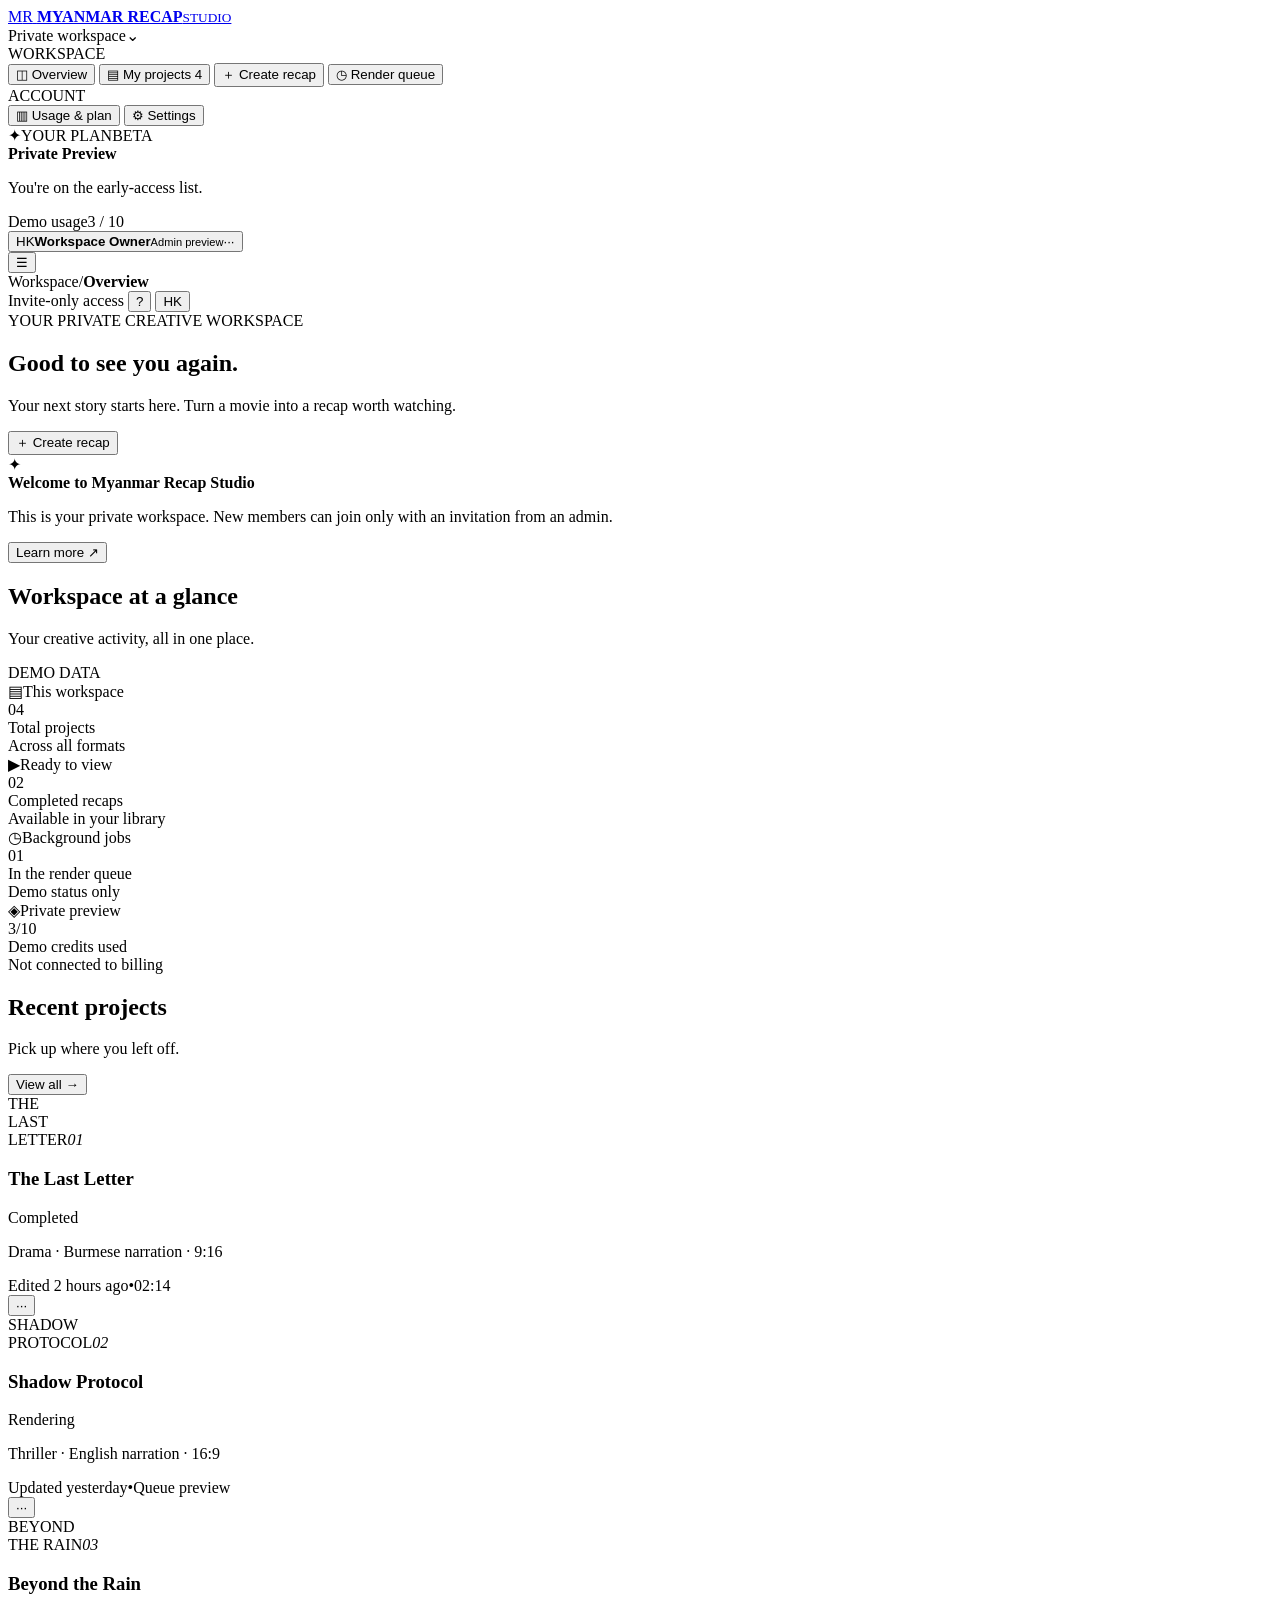
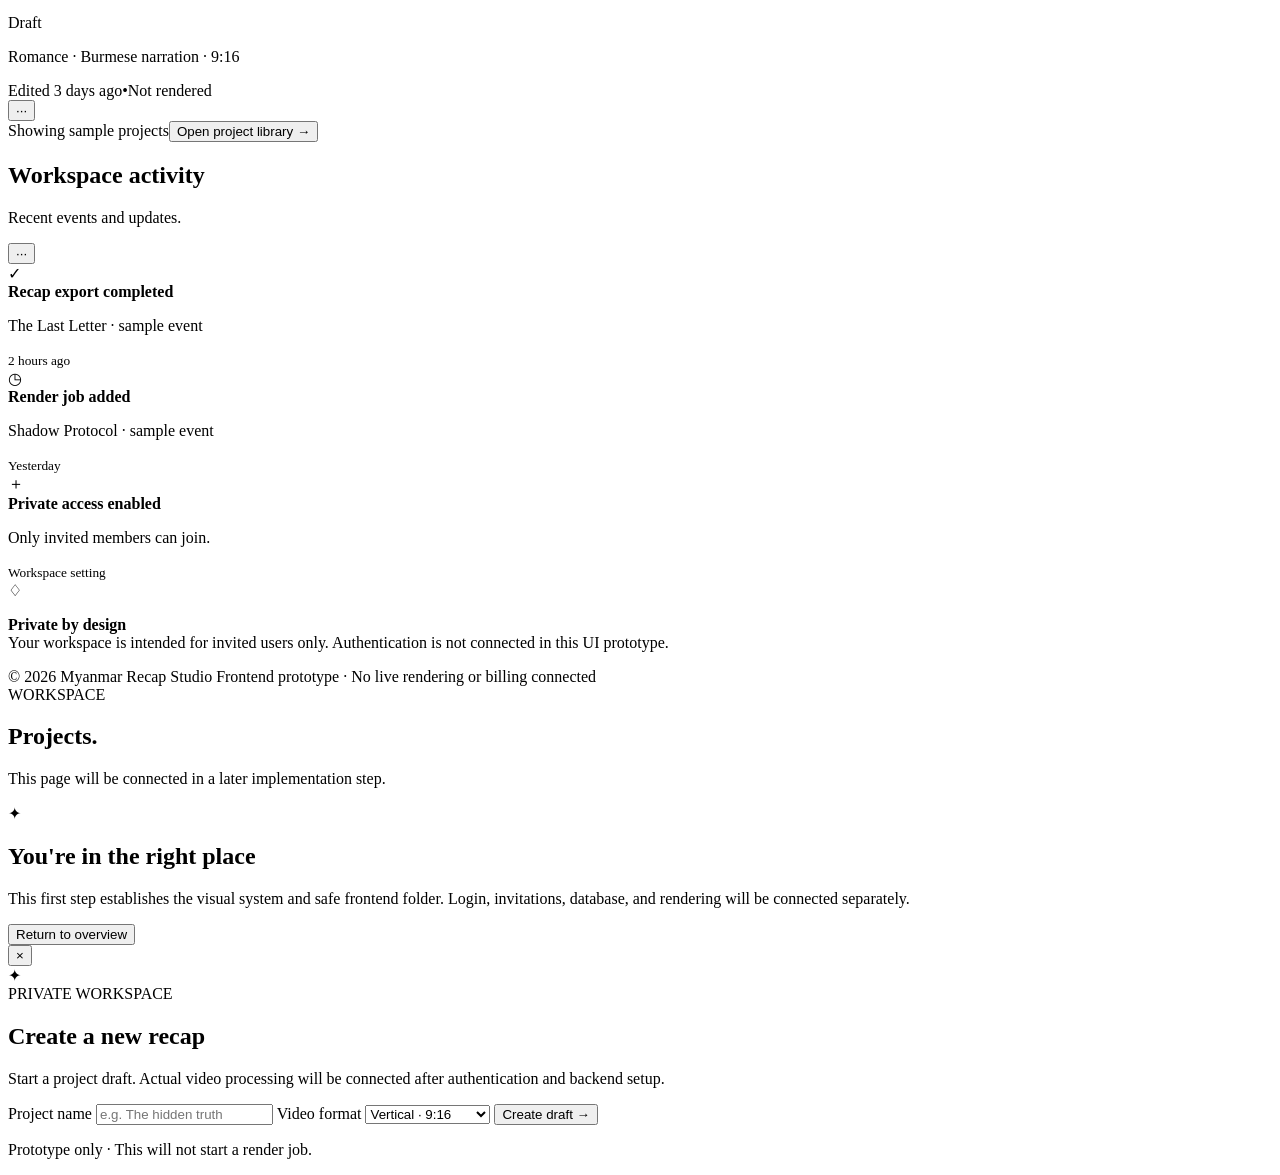
==== saas-frontend/index.html @ 172b3708 "Add isolated SaaS frontend prototype" ====
<!doctype html>
<html lang="en">
<head>
  <meta charset="utf-8">
  <meta name="viewport" content="width=device-width, initial-scale=1">
  <meta name="theme-color" content="#0b1020">
  <meta name="description" content="Myanmar Recap Studio — private AI-powered movie recap workspace.">
  <title>Myanmar Recap Studio — Workspace</title>
  <link rel="stylesheet" href="./styles.css">
</head>
<body>
  <div class="app-shell">
    <aside class="sidebar" id="sidebar">
      <a class="brand" href="#" aria-label="Myanmar Recap Studio home">
        <span class="brand-mark">M<span>R</span></span>
        <span class="brand-copy"><strong>MYANMAR RECAP</strong><small>STUDIO</small></span>
      </a>
      <div class="workspace-chip"><span class="status-dot"></span><span>Private workspace</span><span class="chevron">⌄</span></div>
      <div class="nav-label">WORKSPACE</div>
      <nav class="main-nav" aria-label="Main navigation">
        <button class="nav-item active" data-page="Overview"><span class="nav-icon">◫</span> Overview</button>
        <button class="nav-item" data-page="Projects"><span class="nav-icon">▤</span> My projects <span class="nav-count">4</span></button>
        <button class="nav-item" data-page="Create Recap"><span class="nav-icon">＋</span> Create recap</button>
        <button class="nav-item" data-page="Render Queue"><span class="nav-icon">◷</span> Render queue <span class="queue-dot"></span></button>
      </nav>
      <div class="nav-label">ACCOUNT</div>
      <nav class="main-nav" aria-label="Account navigation">
        <button class="nav-item" data-page="Usage & Plan"><span class="nav-icon">▥</span> Usage &amp; plan</button>
        <button class="nav-item" data-page="Settings"><span class="nav-icon">⚙</span> Settings</button>
      </nav>
      <div class="sidebar-spacer"></div>
      <div class="plan-card">
        <div class="plan-card-top"><span class="plan-gem">✦</span><span>YOUR PLAN</span><span class="plan-badge">BETA</span></div>
        <strong>Private Preview</strong>
        <p>You're on the early-access list.</p>
        <div class="plan-progress"><span></span></div>
        <div class="plan-foot"><span>Demo usage</span><span>3 / 10</span></div>
      </div>
      <button class="profile-button" id="profileButton">
        <span class="avatar">HK</span><span class="profile-copy"><strong>Workspace Owner</strong><small>Admin preview</small></span><span class="more">···</span>
      </button>
    </aside>

    <main class="main-area">
      <header class="topbar">
        <button class="mobile-menu" id="mobileMenu" aria-label="Open menu">☰</button>
        <div class="breadcrumbs"><span>Workspace</span><span class="crumb-slash">/</span><strong id="pageTitle">Overview</strong></div>
        <div class="top-actions">
          <span class="invite-status"><span class="status-dot"></span> Invite-only access</span>
          <button class="icon-button" id="helpButton" aria-label="Help">?</button>
          <button class="avatar top-avatar" id="topProfile" aria-label="Account">HK</button>
        </div>
      </header>

      <section class="page-content" id="overviewPage">
        <div class="welcome-row">
          <div>
            <div class="eyebrow"><span class="gold-line"></span> YOUR PRIVATE CREATIVE WORKSPACE</div>
            <h1>Good to see you again<span class="gold-period">.</span></h1>
            <p class="subheading">Your next story starts here. Turn a movie into a recap worth watching.</p>
          </div>
          <button class="primary-button" id="newProjectButton"><span>＋</span> Create recap</button>
        </div>

        <div class="notice-banner">
          <div class="notice-icon">✦</div>
          <div><strong>Welcome to Myanmar Recap Studio</strong><p>This is your private workspace. New members can join only with an invitation from an admin.</p></div>
          <button class="text-button" id="learnMoreButton">Learn more <span>↗</span></button>
        </div>

        <div class="section-heading"><div><h2>Workspace at a glance</h2><p>Your creative activity, all in one place.</p></div><span class="muted-label">DEMO DATA</span></div>
        <div class="stats-grid">
          <article class="stat-card"><div class="stat-top"><span class="stat-icon violet">▤</span><span class="stat-trend">This workspace</span></div><div class="stat-value">04</div><div class="stat-label">Total projects</div><div class="stat-bottom"><span class="mini-bars"><i></i><i></i><i></i><i></i><i></i><i></i><i></i></span><span>Across all formats</span></div></article>
          <article class="stat-card"><div class="stat-top"><span class="stat-icon gold">▶</span><span class="stat-trend">Ready to view</span></div><div class="stat-value">02</div><div class="stat-label">Completed recaps</div><div class="stat-bottom"><span class="stat-indicator good"></span><span>Available in your library</span></div></article>
          <article class="stat-card"><div class="stat-top"><span class="stat-icon blue">◷</span><span class="stat-trend">Background jobs</span></div><div class="stat-value">01</div><div class="stat-label">In the render queue</div><div class="stat-bottom"><span class="stat-indicator live"></span><span>Demo status only</span></div></article>
          <article class="stat-card"><div class="stat-top"><span class="stat-icon green">◈</span><span class="stat-trend">Private preview</span></div><div class="stat-value">3<span class="stat-unit">/10</span></div><div class="stat-label">Demo credits used</div><div class="stat-bottom"><span class="stat-progress"><i></i></span><span>Not connected to billing</span></div></article>
        </div>

        <div class="content-grid">
          <section class="panel projects-panel">
            <div class="panel-heading"><div><h2>Recent projects</h2><p>Pick up where you left off.</p></div><button class="subtle-button" data-page="Projects">View all <span>→</span></button></div>
            <div class="project-list">
              <article class="project-row"><div class="project-art art-one"><span>THE<br>LAST<br>LETTER</span><i>01</i></div><div class="project-info"><div class="project-title-line"><h3>The Last Letter</h3><span class="tag tag-complete">Completed</span></div><p>Drama · Burmese narration · 9:16</p><div class="project-meta"><span>Edited 2 hours ago</span><span>•</span><span>02:14</span></div></div><button class="row-more" aria-label="More options">···</button></article>
              <article class="project-row"><div class="project-art art-two"><span>SHADOW<br>PROTOCOL</span><i>02</i></div><div class="project-info"><div class="project-title-line"><h3>Shadow Protocol</h3><span class="tag tag-rendering"><i></i> Rendering</span></div><p>Thriller · English narration · 16:9</p><div class="project-meta"><span>Updated yesterday</span><span>•</span><span>Queue preview</span></div></div><button class="row-more" aria-label="More options">···</button></article>
              <article class="project-row"><div class="project-art art-three"><span>BEYOND<br>THE RAIN</span><i>03</i></div><div class="project-info"><div class="project-title-line"><h3>Beyond the Rain</h3><span class="tag tag-draft">Draft</span></div><p>Romance · Burmese narration · 9:16</p><div class="project-meta"><span>Edited 3 days ago</span><span>•</span><span>Not rendered</span></div></div><button class="row-more" aria-label="More options">···</button></article>
            </div>
            <div class="panel-footer"><span>Showing sample projects</span><button class="text-button" data-page="Projects">Open project library →</button></div>
          </section>

          <section class="panel activity-panel">
            <div class="panel-heading"><div><h2>Workspace activity</h2><p>Recent events and updates.</p></div><button class="dots-button" id="activityOptions" aria-label="Activity options">···</button></div>
            <div class="activity-list">
              <div class="activity-item"><span class="activity-symbol success">✓</span><div><strong>Recap export completed</strong><p>The Last Letter · sample event</p><small>2 hours ago</small></div></div>
              <div class="activity-item"><span class="activity-symbol render">◷</span><div><strong>Render job added</strong><p>Shadow Protocol · sample event</p><small>Yesterday</small></div></div>
              <div class="activity-item"><span class="activity-symbol invite">＋</span><div><strong>Private access enabled</strong><p>Only invited members can join.</p><small>Workspace setting</small></div></div>
            </div>
            <div class="security-note"><span>♢</span><p><strong>Private by design</strong><br>Your workspace is intended for invited users only. Authentication is not connected in this UI prototype.</p></div>
          </section>
        </div>

        <footer class="page-footer"><span>© 2026 Myanmar Recap Studio</span><span><span class="footer-dot"></span> Frontend prototype <span class="footer-divider">·</span> No live rendering or billing connected</span></footer>
      </section>

      <section class="placeholder-page hidden" id="placeholderPage">
        <div class="eyebrow"><span class="gold-line"></span> WORKSPACE</div>
        <h1 id="placeholderTitle">Projects<span class="gold-period">.</span></h1>
        <p id="placeholderText">This page will be connected in a later implementation step.</p>
        <div class="placeholder-card"><span class="placeholder-icon">✦</span><h2>You're in the right place</h2><p>This first step establishes the visual system and safe frontend folder. Login, invitations, database, and rendering will be connected separately.</p><button class="primary-button" id="returnOverview">Return to overview</button></div>
      </section>
    </main>
  </div>

  <div class="modal-backdrop hidden" id="modalBackdrop" role="presentation">
    <section class="modal" role="dialog" aria-modal="true" aria-labelledby="modalTitle">
      <button class="modal-close" id="closeModal" aria-label="Close dialog">×</button>
      <div class="modal-symbol">✦</div>
      <div class="eyebrow"><span class="gold-line"></span> PRIVATE WORKSPACE</div>
      <h2 id="modalTitle">Create a new recap</h2>
      <p id="modalDescription">Start a project draft. Actual video processing will be connected after authentication and backend setup.</p>
      <form id="projectForm">
        <label for="projectName">Project name</label>
        <input id="projectName" name="projectName" maxlength="80" placeholder="e.g. The hidden truth" required>
        <label for="projectFormat">Video format</label>
        <select id="projectFormat" name="projectFormat"><option>Vertical · 9:16</option><option>Landscape · 16:9</option><option>Square · 1:1</option></select>
        <button class="primary-button full-width" type="submit">Create draft <span>→</span></button>
      </form>
      <p class="modal-footnote">Prototype only · This will not start a render job.</p>
    </section>
  </div>
  <div class="toast hidden" id="toast" role="status" aria-live="polite"></div>
  <script src="./app.js"></script>
</body>
</html>
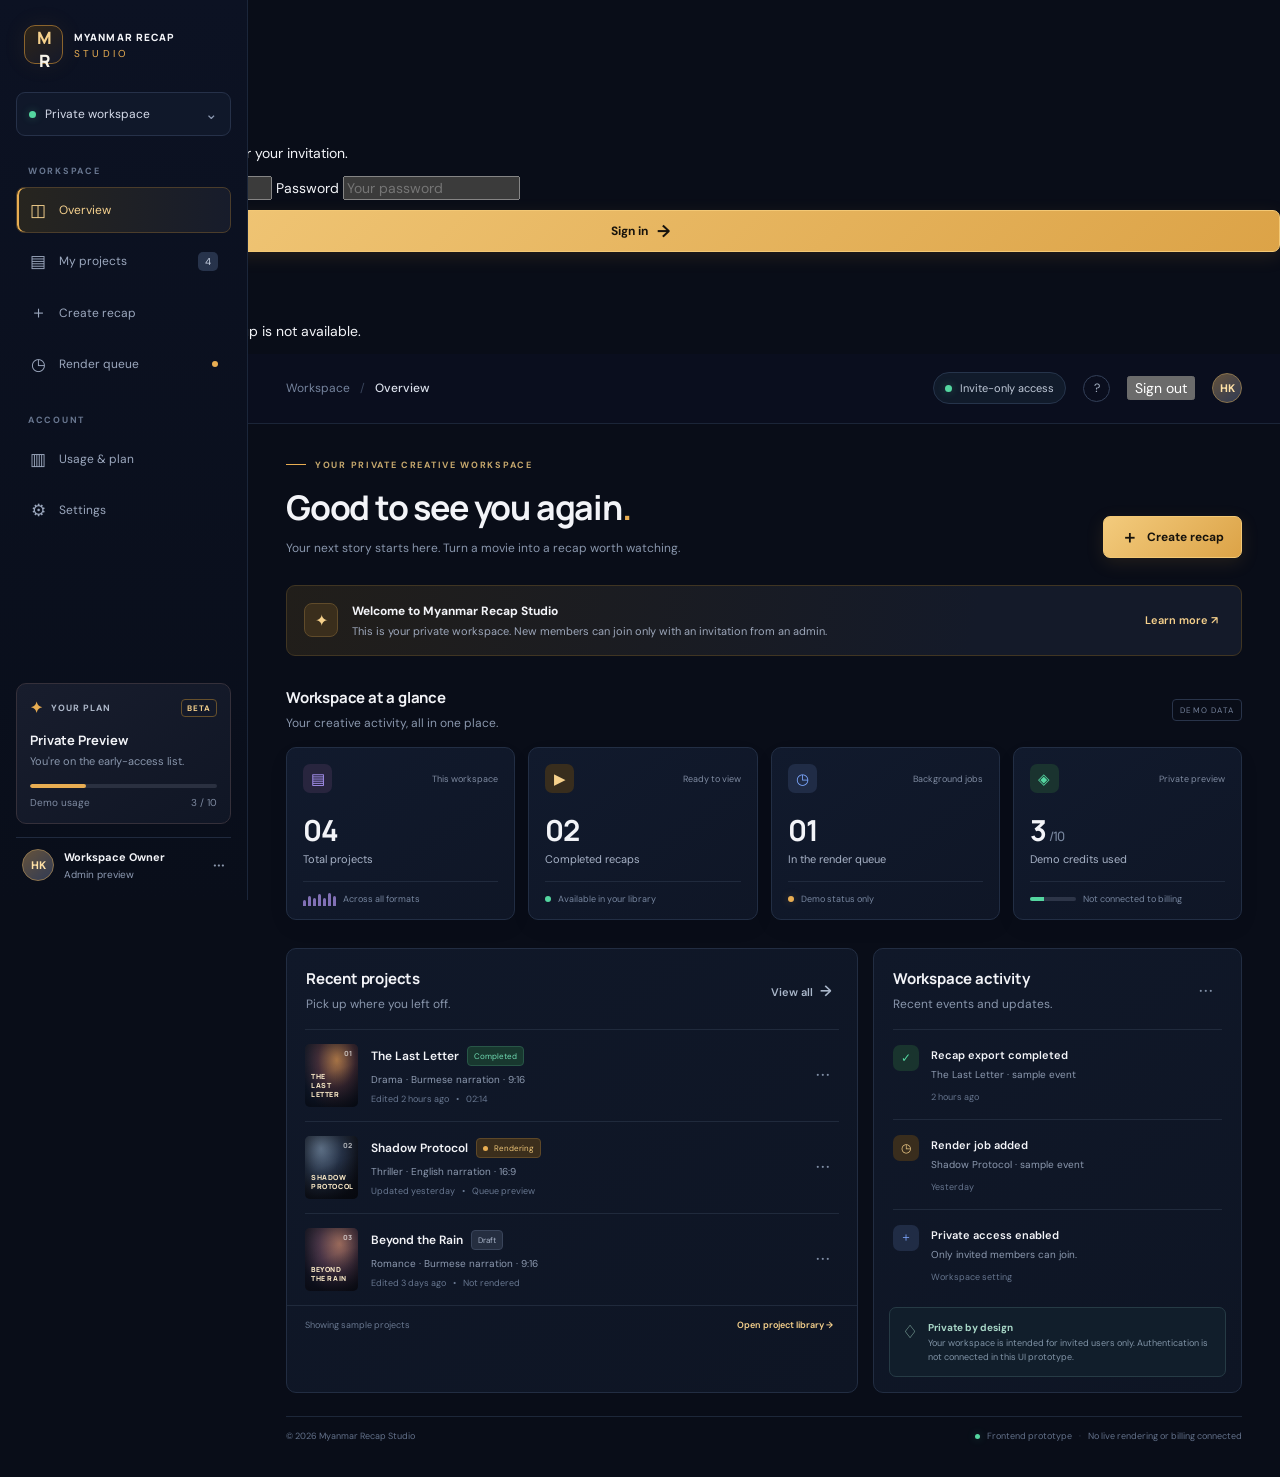
==== commit 76eb6d0a: "Add sign-in gate to SaaS frontend preview" ====
--- a/saas-frontend/index.html
+++ b/saas-frontend/index.html
@@ -8,7 +8,32 @@
   <title>Myanmar Recap Studio — Workspace</title>
   <link rel="stylesheet" href="./styles.css">
 </head>
-<body>
+<body class="auth-pending">
+  <section id="authGate" class="auth-gate" aria-labelledby="authTitle">
+    <div class="auth-card">
+      <a class="auth-brand" href="#" aria-label="Myanmar Recap Studio"><span class="brand-mark">M<span>R</span></span><span class="brand-copy"><strong>MYANMAR RECAP</strong><small>STUDIO</small></span></a>
+      <div class="eyebrow"><span class="gold-line"></span> PRIVATE WORKSPACE</div>
+      <h1 id="authTitle">Welcome back<span class="gold-period">.</span></h1>
+      <p class="auth-subtitle">Sign in with the email address used for your invitation.</p>
+      <form id="loginForm" class="auth-form">
+        <label for="loginEmail">Email address</label>
+        <input id="loginEmail" type="email" autocomplete="email" required placeholder="you@example.com">
+        <label for="loginPassword">Password</label>
+        <input id="loginPassword" type="password" autocomplete="current-password" required minlength="6" placeholder="Your password">
+        <button class="primary-button full-width" type="submit" id="loginButton">Sign in <span>→</span></button>
+      </form>
+      <button id="forgotPasswordButton" class="auth-link" type="button">Forgot password?</button>
+      <form id="setPasswordForm" class="auth-form hidden">
+        <label for="newPassword">Set a new password</label>
+        <input id="newPassword" type="password" autocomplete="new-password" minlength="8" required placeholder="At least 8 characters">
+        <label for="confirmPassword">Confirm new password</label>
+        <input id="confirmPassword" type="password" autocomplete="new-password" minlength="8" required placeholder="Repeat your password">
+        <button class="primary-button full-width" type="submit">Save password <span>→</span></button>
+      </form>
+      <p id="authMessage" class="auth-message" role="status" aria-live="polite">Checking authentication setup…</p>
+      <p class="auth-footnote">Access is invitation-only. Public sign-up is not available.</p>
+    </div>
+  </section>
   <div class="app-shell">
     <aside class="sidebar" id="sidebar">
       <a class="brand" href="#" aria-label="Myanmar Recap Studio home">
@@ -48,6 +73,7 @@
         <div class="top-actions">
           <span class="invite-status"><span class="status-dot"></span> Invite-only access</span>
           <button class="icon-button" id="helpButton" aria-label="Help">?</button>
+          <button class="sign-out-button" id="logoutButton" type="button">Sign out</button>
           <button class="avatar top-avatar" id="topProfile" aria-label="Account">HK</button>
         </div>
       </header>
@@ -128,6 +154,8 @@
     </section>
   </div>
   <div class="toast hidden" id="toast" role="status" aria-live="polite"></div>
+  <script src="./supabase-config.js"></script>
   <script src="./app.js"></script>
+  <script type="module" src="./auth.js"></script>
 </body>
 </html>
--- a/saas-frontend/styles.css
+++ b/saas-frontend/styles.css
@@ -0,0 +1,7 @@
+@import url('https://fonts.googleapis.com/css2?family=DM+Sans:wght@400;500;600;700&family=Manrope:wght@400;500;600;700;800&display=swap');
+:root{color-scheme:dark;--bg:#090d18;--sidebar:#0b1020;--panel:#101729;--panel2:#121b2e;--line:#222d43;--text:#f3f4f8;--muted:#8e9bb3;--gold:#e8ad52;--gold2:#f6d18c;--green:#54d6a0;--blue:#7da8ff;--violet:#b19bff}
+*{box-sizing:border-box}body{margin:0;background:var(--bg);color:var(--text);font:14px 'DM Sans',sans-serif;min-height:100vh}button,input,select{font:inherit}button{cursor:pointer}button:focus-visible,a:focus-visible,input:focus-visible,select:focus-visible{outline:2px solid var(--gold);outline-offset:3px}.app-shell{min-height:100vh}.sidebar{width:248px;background:linear-gradient(180deg,#0c1223 0%,#090e1a 100%);border-right:1px solid #1b263a;position:fixed;inset:0 auto 0 0;display:flex;flex-direction:column;padding:25px 16px 16px;z-index:10}.brand{display:flex;align-items:center;gap:11px;text-decoration:none;color:inherit;padding:0 8px 28px}.brand-mark{height:39px;width:39px;display:grid;place-items:center;border:1px solid #8b642d;border-radius:11px;background:linear-gradient(145deg,#302618,#15192a);color:var(--gold2);font:800 17px Manrope,sans-serif;letter-spacing:-2px;box-shadow:0 0 24px #d59d3814}.brand-mark span{color:#f7f3e9}.brand-copy{display:flex;flex-direction:column;gap:3px}.brand-copy strong{font:800 10px Manrope,sans-serif;letter-spacing:1.1px}.brand-copy small{color:var(--gold);font-size:10px;letter-spacing:3.2px}.workspace-chip{display:flex;align-items:center;gap:9px;padding:11px 12px;border:1px solid #263149;background:#10182a;border-radius:9px;color:#d5dbea;font-size:12px;margin-bottom:29px}.status-dot,.footer-dot{width:7px;height:7px;background:var(--green);border-radius:50%;display:inline-block;box-shadow:0 0 8px #54d6a04c}.chevron{margin-left:auto;color:var(--muted);font-size:15px}.nav-label{font-size:9px;font-weight:700;letter-spacing:1.7px;color:#68768f;padding:0 12px 10px}.main-nav{display:grid;gap:5px;margin-bottom:27px}.nav-item{width:100%;display:flex;align-items:center;gap:12px;border:1px solid transparent;border-radius:8px;background:transparent;color:#9ba7bd;text-align:left;padding:11px 12px;font-size:12px;transition:.18s}.nav-item:hover{background:#141e32;color:#eef1f8}.nav-item.active{background:linear-gradient(90deg,#27251f,#171c2b);border-color:#4b3d2b;color:#f5d18e;box-shadow:inset 2px 0 var(--gold)}.nav-icon{font-size:17px;width:18px;text-align:center;color:inherit}.nav-count{margin-left:auto;font-size:10px;background:#27334b;padding:3px 7px;border-radius:5px;color:#cbd4e5}.queue-dot{width:6px;height:6px;border-radius:50%;background:var(--gold);margin-left:auto}.sidebar-spacer{flex:1;min-height:20px}.plan-card{padding:14px 13px;background:linear-gradient(145deg,#181d2d,#101625);border:1px solid #35303a;border-radius:10px;margin-bottom:13px}.plan-card-top{display:flex;align-items:center;gap:7px;color:#aeb8ca;font-size:9px;letter-spacing:1px;font-weight:700}.plan-gem{color:var(--gold);font-size:15px}.plan-badge{margin-left:auto;border:1px solid #66502c;color:var(--gold2);padding:3px 5px;border-radius:4px;font-size:8px}.plan-card>strong{display:block;font:700 13px Manrope,sans-serif;margin:13px 0 5px}.plan-card p{margin:0;color:#8996ac;font-size:11px}.plan-progress{height:4px;background:#2a3040;border-radius:4px;margin-top:16px;overflow:hidden}.plan-progress span{display:block;width:30%;height:100%;background:var(--gold);border-radius:4px}.plan-foot{display:flex;justify-content:space-between;color:#7f8ba2;font-size:10px;margin-top:8px}.profile-button{display:flex;align-items:center;gap:10px;padding:11px 6px 3px;background:transparent;border:0;border-top:1px solid #202a3e;text-align:left;color:inherit}.avatar{width:32px;height:32px;border-radius:50%;display:grid;place-items:center;flex-shrink:0;background:linear-gradient(140deg,#65523b,#303b55);border:1px solid #8c744f;color:#ffe1a6;font-size:11px;font-weight:700}.profile-copy{display:grid;gap:4px;min-width:0}.profile-copy strong{font-size:11px}.profile-copy small{font-size:10px;color:var(--muted)}.more{margin-left:auto;font-size:19px;color:#8c98ad}.main-area{margin-left:248px;min-height:100vh}.topbar{height:70px;border-bottom:1px solid #1b2538;display:flex;align-items:center;justify-content:space-between;padding:0 38px;background:#0b1020d9;position:sticky;top:0;z-index:5;backdrop-filter:blur(16px)}.breadcrumbs{display:flex;align-items:center;gap:10px;color:#75839d;font-size:12px}.crumb-slash{color:#39445b}.breadcrumbs strong{color:#dce1ec;font-weight:500}.top-actions{display:flex;align-items:center;gap:17px}.invite-status{display:flex;align-items:center;gap:8px;font-size:11px;color:#c0c9d8;background:#111b2b;border:1px solid #26344b;border-radius:20px;padding:8px 11px}.icon-button{width:27px;height:27px;border:1px solid #344059;border-radius:50%;background:transparent;color:#aab5c8;font-size:12px}.top-avatar{border:1px solid #8b744e;width:30px;height:30px}.mobile-menu{display:none}.page-content,.placeholder-page{max-width:1500px;margin:0 auto;padding:35px 38px 22px}.welcome-row{display:flex;align-items:flex-end;justify-content:space-between;gap:22px;margin-bottom:27px}.eyebrow{display:flex;align-items:center;gap:9px;color:#c6a86d;font-size:9px;font-weight:700;letter-spacing:1.7px}.gold-line{width:20px;height:1px;background:var(--gold);display:inline-block}.welcome-row h1,.placeholder-page h1{font:700 clamp(25px,3vw,34px) Manrope,sans-serif;letter-spacing:-1.2px;margin:13px 0 8px}.gold-period{color:var(--gold)}.subheading,.section-heading p,.panel-heading p{color:#8996ac;margin:0;font-size:12px;line-height:1.7}.primary-button{display:inline-flex;justify-content:center;align-items:center;gap:9px;border:1px solid #f3c875;border-radius:7px;padding:12px 17px;background:linear-gradient(135deg,#f3cb7d,#dca347);color:#17130c;font-weight:700;font-size:12px;box-shadow:0 5px 18px #d49a3420;transition:transform .15s,filter .15s;white-space:nowrap}.primary-button:hover{filter:brightness(1.07);transform:translateY(-1px)}.primary-button span{font-size:17px;line-height:12px}.notice-banner{display:flex;align-items:center;gap:14px;padding:15px 17px;border:1px solid #403522;background:linear-gradient(100deg,#211e1a,#141a29 72%);border-radius:9px;margin-bottom:31px}.notice-icon{width:34px;height:34px;display:grid;place-items:center;background:#3a2e1c;color:var(--gold2);border:1px solid #604b2a;border-radius:8px;font-size:16px;flex-shrink:0}.notice-banner strong{font-size:12px}.notice-banner p{margin:4px 0 0;color:#9da7ba;font-size:11px;line-height:1.5}.text-button,.subtle-button{background:transparent;border:0;color:var(--gold2);font-size:11px;font-weight:600;white-space:nowrap}.notice-banner .text-button{margin-left:auto}.section-heading,.panel-heading{display:flex;align-items:center;justify-content:space-between;gap:15px}.section-heading{margin-bottom:14px}.section-heading h2,.panel-heading h2{font:700 15px Manrope,sans-serif;margin:0 0 5px;letter-spacing:-.2px}.muted-label{font-size:8px;color:#74819a;letter-spacing:1.2px;border:1px solid #29344a;border-radius:4px;padding:5px 7px}.stats-grid{display:grid;grid-template-columns:repeat(4,minmax(0,1fr));gap:13px;margin-bottom:28px}.stat-card{border:1px solid #222e44;border-radius:10px;background:linear-gradient(145deg,#111a2d,#0f1626);padding:16px 16px 13px;min-width:0;box-shadow:0 8px 25px #0000000a}.stat-top{display:flex;align-items:center;justify-content:space-between;gap:5px}.stat-icon{width:29px;height:29px;display:grid;place-items:center;border-radius:7px;font-size:15px}.stat-icon.violet{color:var(--violet);background:#28253e}.stat-icon.gold{color:var(--gold2);background:#382d1d}.stat-icon.blue{color:var(--blue);background:#202c46}.stat-icon.green{color:var(--green);background:#1a332f}.stat-trend{font-size:9px;color:#7f8ba1;text-align:right}.stat-value{font:700 29px Manrope,sans-serif;letter-spacing:-1px;margin-top:17px}.stat-unit{font-size:13px;color:#77859d;margin-left:3px;font-weight:500}.stat-label{font-size:11px;color:#a7b2c6;margin-top:2px}.stat-bottom{display:flex;align-items:center;gap:7px;border-top:1px solid #202a3d;margin-top:15px;padding-top:10px;color:#77869f;font-size:9px;min-height:25px}.mini-bars{height:13px;display:flex;align-items:flex-end;gap:2px}.mini-bars i{display:block;width:3px;background:#8170b5;border-radius:2px 2px 0 0;height:45%}.mini-bars i:nth-child(2){height:75%}.mini-bars i:nth-child(3){height:56%}.mini-bars i:nth-child(4){height:90%}.mini-bars i:nth-child(5){height:60%}.mini-bars i:nth-child(6){height:100%}.mini-bars i:nth-child(7){height:72%}.stat-indicator{width:6px;height:6px;border-radius:50%;background:var(--green)}.stat-indicator.live{background:var(--gold);box-shadow:0 0 8px #e8ad5244}.stat-progress{height:4px;width:46px;border-radius:4px;background:#2d3548;overflow:hidden}.stat-progress i{display:block;width:30%;height:100%;background:var(--green)}.content-grid{display:grid;grid-template-columns:minmax(0,1.55fr) minmax(280px,1fr);gap:15px}.panel{border:1px solid #222d42;border-radius:10px;background:linear-gradient(145deg,#101829,#0e1524);min-width:0;overflow:hidden}.panel-heading{padding:19px 19px 14px}.subtle-button{color:#aab7ca}.subtle-button span{font-size:15px;margin-left:4px}.project-list{padding:0 18px}.project-row{display:flex;align-items:center;gap:13px;padding:14px 0;border-top:1px solid #202a3c;min-width:0}.project-art{width:53px;height:63px;flex-shrink:0;border-radius:5px;position:relative;overflow:hidden;display:flex;align-items:flex-end;padding:7px 6px;font:800 7px Manrope,sans-serif;letter-spacing:.6px;line-height:1.3;color:#f7e7c5;box-shadow:inset 0 0 18px #0008}.project-art:before{content:"";position:absolute;inset:0;background:linear-gradient(160deg,#ffffff08,transparent 45%,#05070dbb);pointer-events:none}.project-art span,.project-art i{position:relative}.project-art i{position:absolute;right:5px;top:5px;font-style:normal;font-size:7px;color:#ffffffa3}.art-one{background:radial-gradient(ellipse at 60% 25%,#a87445,#432d38 42%,#101b30 80%)}.art-two{background:radial-gradient(ellipse at 30% 20%,#5e7188,#253146 40%,#10131d 80%)}.art-three{background:radial-gradient(ellipse at 65% 25%,#9c6b5c,#4a3547 42%,#141729 80%)}.project-info{min-width:0;flex:1}.project-title-line{display:flex;align-items:center;gap:8px;flex-wrap:wrap}.project-title-line h3{font-size:12px;margin:0;font-weight:600}.tag{font-size:8px;padding:4px 6px;border-radius:4px;white-space:nowrap}.tag-complete{color:#70dbb2;background:#18382f;border:1px solid #285647}.tag-rendering{color:#edc477;background:#3b2e1c;border:1px solid #5e4828}.tag-rendering i{display:inline-block;width:5px;height:5px;border-radius:50%;background:var(--gold);margin-right:4px}.tag-draft{color:#a6b1c5;background:#252e40;border:1px solid #39445a}.project-info>p{font-size:10px;color:#8d9ab0;margin:7px 0}.project-meta{display:flex;gap:7px;align-items:center;font-size:9px;color:#687790;flex-wrap:wrap}.row-more,.dots-button{background:transparent;border:0;color:#8290a7;font-size:18px;letter-spacing:1px;padding:8px}.panel-footer{border-top:1px solid #202a3c;padding:12px 18px;display:flex;align-items:center;justify-content:space-between;color:#697890;font-size:9px;gap:10px}.panel-footer .text-button{font-size:9px}.activity-list{padding:0 19px}.activity-item{display:flex;align-items:flex-start;gap:12px;padding:15px 0;border-top:1px solid #202a3c}.activity-symbol{width:26px;height:26px;border-radius:7px;display:grid;place-items:center;flex-shrink:0;font-size:12px}.activity-symbol.success{color:var(--green);background:#19342e}.activity-symbol.render{color:var(--gold2);background:#392d1d}.activity-symbol.invite{color:var(--blue);background:#202c45}.activity-item strong{font-size:11px;font-weight:600}.activity-item p{font-size:10px;color:#8d9ab0;margin:5px 0}.activity-item small{font-size:9px;color:#65748d}.security-note{display:flex;gap:10px;margin:8px 15px 15px;padding:12px;background:#111e2b;border:1px solid #263b45;border-radius:7px;color:#8bb6a9}.security-note>span{font-size:18px}.security-note p{font-size:9px;line-height:1.6;color:#8194a7;margin:0}.security-note strong{font-size:10px;color:#a8d7c7}.page-footer{display:flex;align-items:center;justify-content:space-between;gap:12px;margin-top:23px;padding:13px 0;border-top:1px solid #1d2739;color:#63718a;font-size:9px}.page-footer .footer-dot{width:5px;height:5px;margin-right:5px}.footer-divider{padding:0 5px;color:#3f4a60}.placeholder-page{min-height:calc(100vh - 70px)}.placeholder-page h1{margin-top:15px}.placeholder-page>p{color:var(--muted);font-size:13px}.placeholder-card{margin-top:28px;max-width:600px;border:1px solid #263148;background:linear-gradient(145deg,#121b2e,#101625);border-radius:12px;padding:30px}.placeholder-icon{color:var(--gold);font-size:22px}.placeholder-card h2{font:700 19px Manrope,sans-serif}.placeholder-card p{color:#8d9ab0;line-height:1.7;font-size:12px;margin-bottom:20px}.hidden{display:none!important}.modal-backdrop{position:fixed;inset:0;background:#02050bd9;z-index:30;display:grid;place-items:center;padding:20px;backdrop-filter:blur(8px)}.modal{width:min(100%,430px);position:relative;background:linear-gradient(145deg,#151e31,#0f1524);border:1px solid #394057;border-radius:13px;padding:29px;box-shadow:0 25px 100px #0008}.modal-close{position:absolute;right:15px;top:12px;background:transparent;border:0;color:#aab5c8;font-size:24px}.modal-symbol{width:39px;height:39px;border:1px solid #6b532d;background:#312718;color:var(--gold2);border-radius:10px;display:grid;place-items:center;margin-bottom:20px;font-size:18px}.modal h2{font:700 23px Manrope,sans-serif;margin:13px 0 8px}.modal>p{color:#8e9bb3;font-size:12px;line-height:1.65}.modal form{display:grid;gap:9px;margin-top:22px}.modal label{font-size:11px;color:#c8d0df;margin-top:5px}.modal input,.modal select{width:100%;border:1px solid #35425b;background:#0b1120;border-radius:7px;color:#edf0f7;padding:12px;font-size:12px}.modal input::placeholder{color:#66748c}.full-width{width:100%;margin-top:10px}.modal .modal-footnote{text-align:center;font-size:9px;color:#65738c;margin:15px 0 0}.toast{position:fixed;bottom:24px;right:24px;z-index:50;max-width:calc(100vw - 40px);background:#172b2a;border:1px solid #2d6455;color:#b7eed9;padding:13px 17px;border-radius:8px;font-size:12px;box-shadow:0 12px 40px #0005}
+@media(min-width:1500px){.page-content,.placeholder-page{padding-left:48px;padding-right:48px}.topbar{padding-left:48px;padding-right:48px}.stats-grid{gap:16px}.stat-card{padding:19px}}
+@media(max-width:1150px){.sidebar{width:220px}.main-area{margin-left:220px}.page-content,.placeholder-page{padding:28px 24px 20px}.topbar{padding:0 24px}.stats-grid{grid-template-columns:repeat(2,minmax(0,1fr))}.content-grid{grid-template-columns:1fr}.activity-panel{display:grid;grid-template-columns:1fr 1fr}.activity-panel .panel-heading{grid-column:1/-1}.activity-list{padding-bottom:8px}.security-note{align-self:center}}
+@media(max-width:720px){.sidebar{transform:translateX(-100%);transition:transform .22s ease;box-shadow:20px 0 45px #0006}.sidebar.open{transform:translateX(0)}.main-area{margin-left:0}.topbar{height:60px;padding:0 16px;gap:10px}.mobile-menu{display:block;background:transparent;border:1px solid #303c52;color:#cbd4e5;border-radius:6px;padding:5px 8px}.breadcrumbs{margin-right:auto;font-size:11px}.top-actions{gap:9px}.invite-status{font-size:0;padding:8px}.invite-status .status-dot{width:7px;height:7px}.page-content,.placeholder-page{padding:25px 16px 18px}.welcome-row{align-items:flex-start;flex-direction:column}.welcome-row h1{font-size:27px}.welcome-row .primary-button{width:100%}.notice-banner{align-items:flex-start;flex-wrap:wrap}.notice-banner .text-button{margin-left:47px}.section-heading h2,.panel-heading h2{font-size:14px}.stats-grid{gap:9px}.stat-card{padding:12px}.stat-value{font-size:25px;margin-top:13px}.stat-trend{font-size:8px}.stat-bottom{font-size:8px;gap:5px}.content-grid{gap:12px}.panel-heading{padding:16px 13px 12px}.project-list{padding:0 13px}.project-row{gap:9px}.project-art{width:46px;height:58px}.project-title-line h3{font-size:11px}.project-meta{font-size:8px}.project-info>p{font-size:9px}.panel-footer{padding:12px 13px}.activity-panel{display:block}.activity-list{padding:0 15px}.security-note{margin:8px 12px 13px}.page-footer{align-items:flex-start;flex-direction:column;line-height:1.6}.placeholder-card{padding:23px}.modal{padding:24px}.plan-card{margin-top:12px}}
+@media(prefers-reduced-motion:reduce){*,*::before,*::after{scroll-behavior:auto!important;transition:none!important;animation:none!important}}
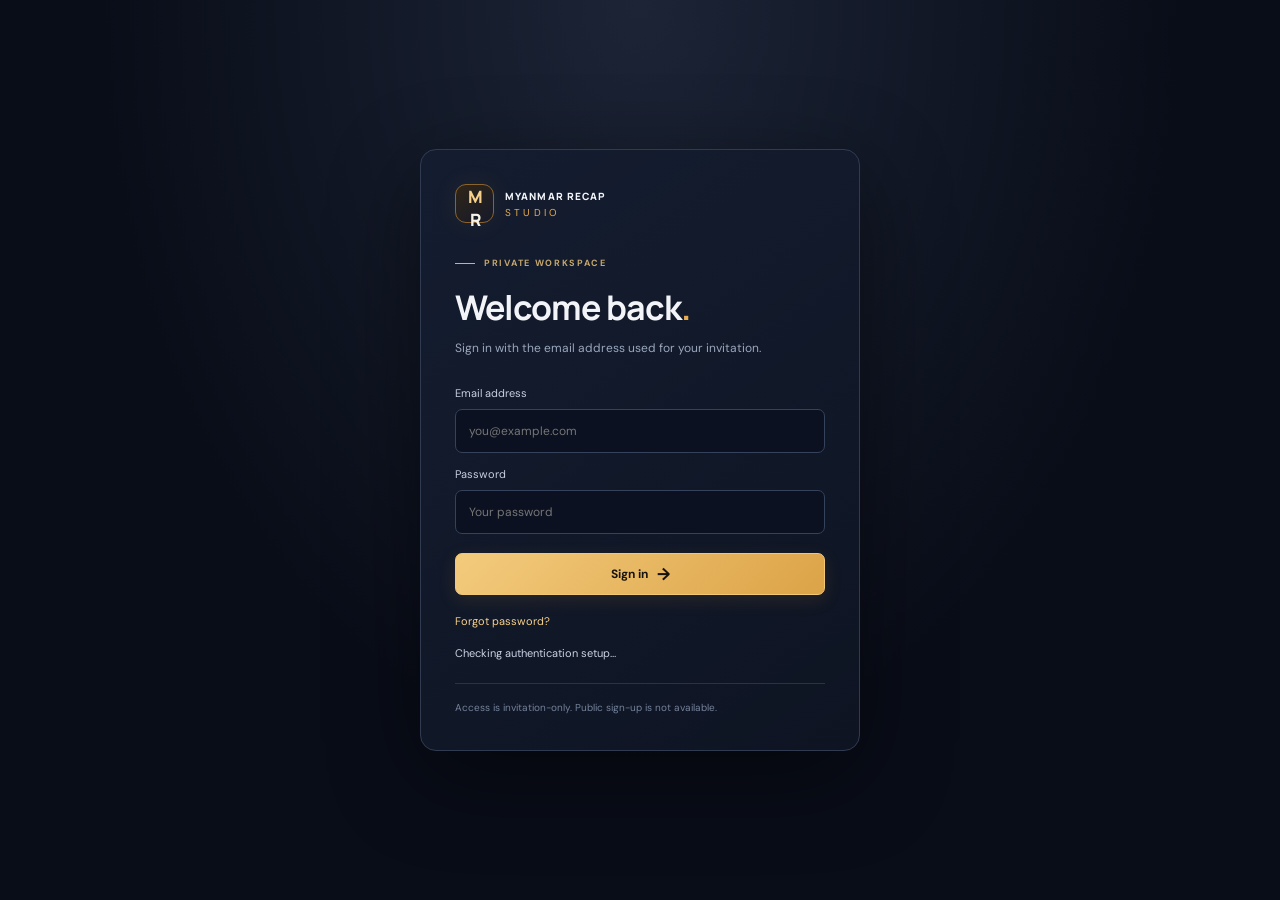
==== commit 4833344d: "Add role-aware admin navigation" ====
--- a/saas-frontend/index.html
+++ b/saas-frontend/index.html
@@ -52,6 +52,7 @@
       <nav class="main-nav" aria-label="Account navigation">
         <button class="nav-item" data-page="Usage & Plan"><span class="nav-icon">▥</span> Usage &amp; plan</button>
         <button class="nav-item" data-page="Settings"><span class="nav-icon">⚙</span> Settings</button>
+        <button class="nav-item hidden" id="adminNavItem" data-page="Admin Panel"><span class="nav-icon">♙</span> Admin panel</button>
       </nav>
       <div class="sidebar-spacer"></div>
       <div class="plan-card">
@@ -62,7 +63,7 @@
         <div class="plan-foot"><span>Demo usage</span><span>3 / 10</span></div>
       </div>
       <button class="profile-button" id="profileButton">
-        <span class="avatar">HK</span><span class="profile-copy"><strong>Workspace Owner</strong><small>Admin preview</small></span><span class="more">···</span>
+        <span class="avatar">HK</span><span class="profile-copy"><strong>Workspace Owner</strong><small id="accountRoleLabel">Private account</small></span><span class="more">···</span>
       </button>
     </aside>
 
--- a/saas-frontend/styles.css
+++ b/saas-frontend/styles.css
@@ -5,3 +5,22 @@
 @media(max-width:1150px){.sidebar{width:220px}.main-area{margin-left:220px}.page-content,.placeholder-page{padding:28px 24px 20px}.topbar{padding:0 24px}.stats-grid{grid-template-columns:repeat(2,minmax(0,1fr))}.content-grid{grid-template-columns:1fr}.activity-panel{display:grid;grid-template-columns:1fr 1fr}.activity-panel .panel-heading{grid-column:1/-1}.activity-list{padding-bottom:8px}.security-note{align-self:center}}
 @media(max-width:720px){.sidebar{transform:translateX(-100%);transition:transform .22s ease;box-shadow:20px 0 45px #0006}.sidebar.open{transform:translateX(0)}.main-area{margin-left:0}.topbar{height:60px;padding:0 16px;gap:10px}.mobile-menu{display:block;background:transparent;border:1px solid #303c52;color:#cbd4e5;border-radius:6px;padding:5px 8px}.breadcrumbs{margin-right:auto;font-size:11px}.top-actions{gap:9px}.invite-status{font-size:0;padding:8px}.invite-status .status-dot{width:7px;height:7px}.page-content,.placeholder-page{padding:25px 16px 18px}.welcome-row{align-items:flex-start;flex-direction:column}.welcome-row h1{font-size:27px}.welcome-row .primary-button{width:100%}.notice-banner{align-items:flex-start;flex-wrap:wrap}.notice-banner .text-button{margin-left:47px}.section-heading h2,.panel-heading h2{font-size:14px}.stats-grid{gap:9px}.stat-card{padding:12px}.stat-value{font-size:25px;margin-top:13px}.stat-trend{font-size:8px}.stat-bottom{font-size:8px;gap:5px}.content-grid{gap:12px}.panel-heading{padding:16px 13px 12px}.project-list{padding:0 13px}.project-row{gap:9px}.project-art{width:46px;height:58px}.project-title-line h3{font-size:11px}.project-meta{font-size:8px}.project-info>p{font-size:9px}.panel-footer{padding:12px 13px}.activity-panel{display:block}.activity-list{padding:0 15px}.security-note{margin:8px 12px 13px}.page-footer{align-items:flex-start;flex-direction:column;line-height:1.6}.placeholder-card{padding:23px}.modal{padding:24px}.plan-card{margin-top:12px}}
 @media(prefers-reduced-motion:reduce){*,*::before,*::after{scroll-behavior:auto!important;transition:none!important;animation:none!important}}
+
+/* Supabase authentication gate (isolated SaaS preview branch) */
+.auth-pending .app-shell{display:none}
+.auth-gate{min-height:100vh;display:none;place-items:center;padding:24px;background:radial-gradient(ellipse at 50% 0%,#1c2436 0%,#090d18 60%)}
+.auth-pending .auth-gate{display:grid}
+.auth-card{width:min(100%,440px);padding:34px;background:linear-gradient(145deg,#141d30,#0e1422);border:1px solid #303b52;border-radius:16px;box-shadow:0 25px 90px #0007}
+.auth-brand{display:flex;align-items:center;gap:11px;text-decoration:none;color:inherit;margin-bottom:34px}
+.auth-card h1{font:700 clamp(27px,5vw,34px) Manrope,sans-serif;letter-spacing:-1px;margin:15px 0 8px}
+.auth-subtitle{color:#9aa7bd;font-size:12px;line-height:1.7;margin:0 0 22px}
+.auth-form{display:grid;gap:9px;margin-top:15px}
+.auth-form label{font-size:11px;color:#c8d0df;margin-top:5px}
+.auth-form input{width:100%;border:1px solid #35425b;background:#0b1120;border-radius:7px;color:#edf0f7;padding:13px;font:inherit;font-size:12px}
+.auth-form input:focus{outline:2px solid var(--gold);outline-offset:1px}
+.auth-link{display:block;background:transparent;border:0;color:var(--gold2);font-size:11px;margin:14px 0 0;padding:5px 0}
+.auth-message{font-size:11px;line-height:1.7;color:#cbd4e5;min-height:18px;overflow-wrap:anywhere}
+.auth-message.error{color:#ffb4a9}.auth-message.success{color:#85e0bb}
+.auth-footnote{border-top:1px solid #28334a;padding-top:15px;margin:20px 0 0;color:#75839c;font-size:10px;line-height:1.7}
+.sign-out-button{border:1px solid #35425b;background:#111a2a;color:#cbd4e5;border-radius:7px;padding:8px 10px;font-size:10px}
+@media(max-width:720px){.auth-card{padding:25px 22px}.sign-out-button{font-size:9px;padding:7px 8px}}
